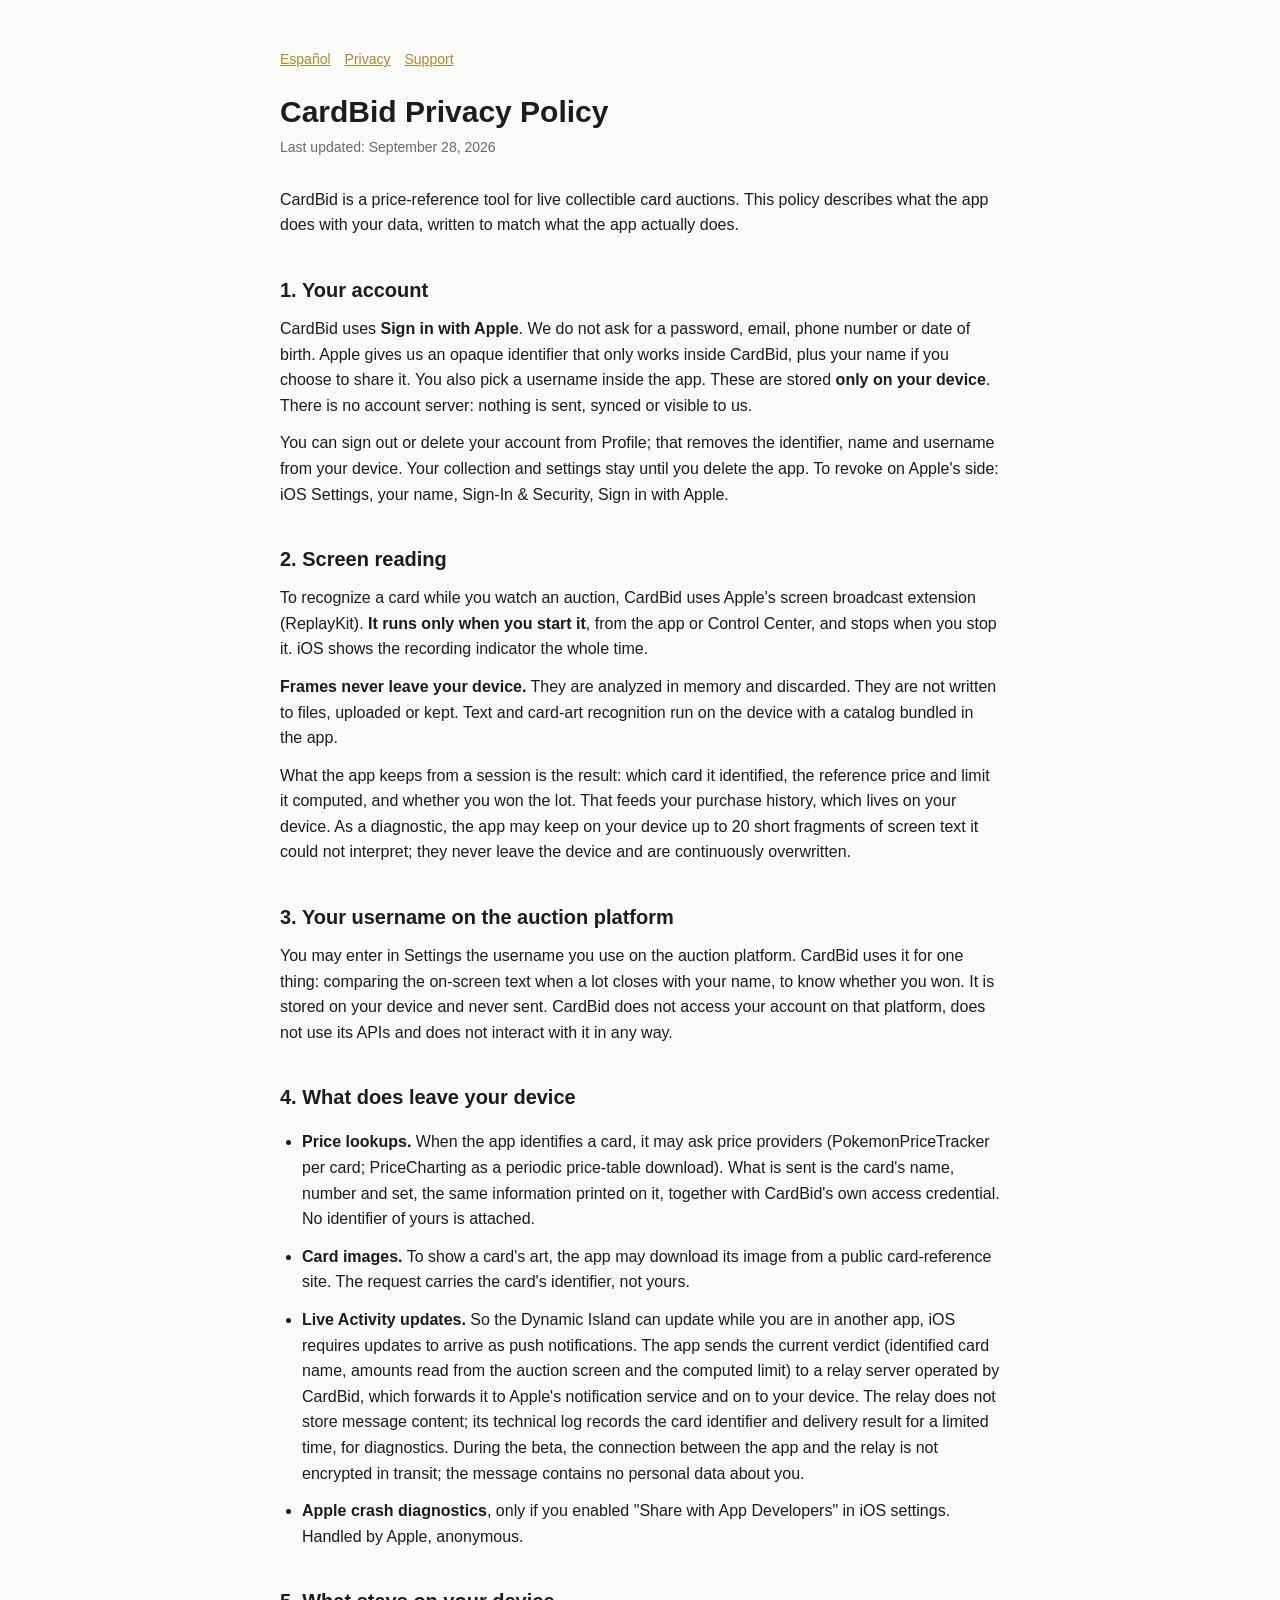
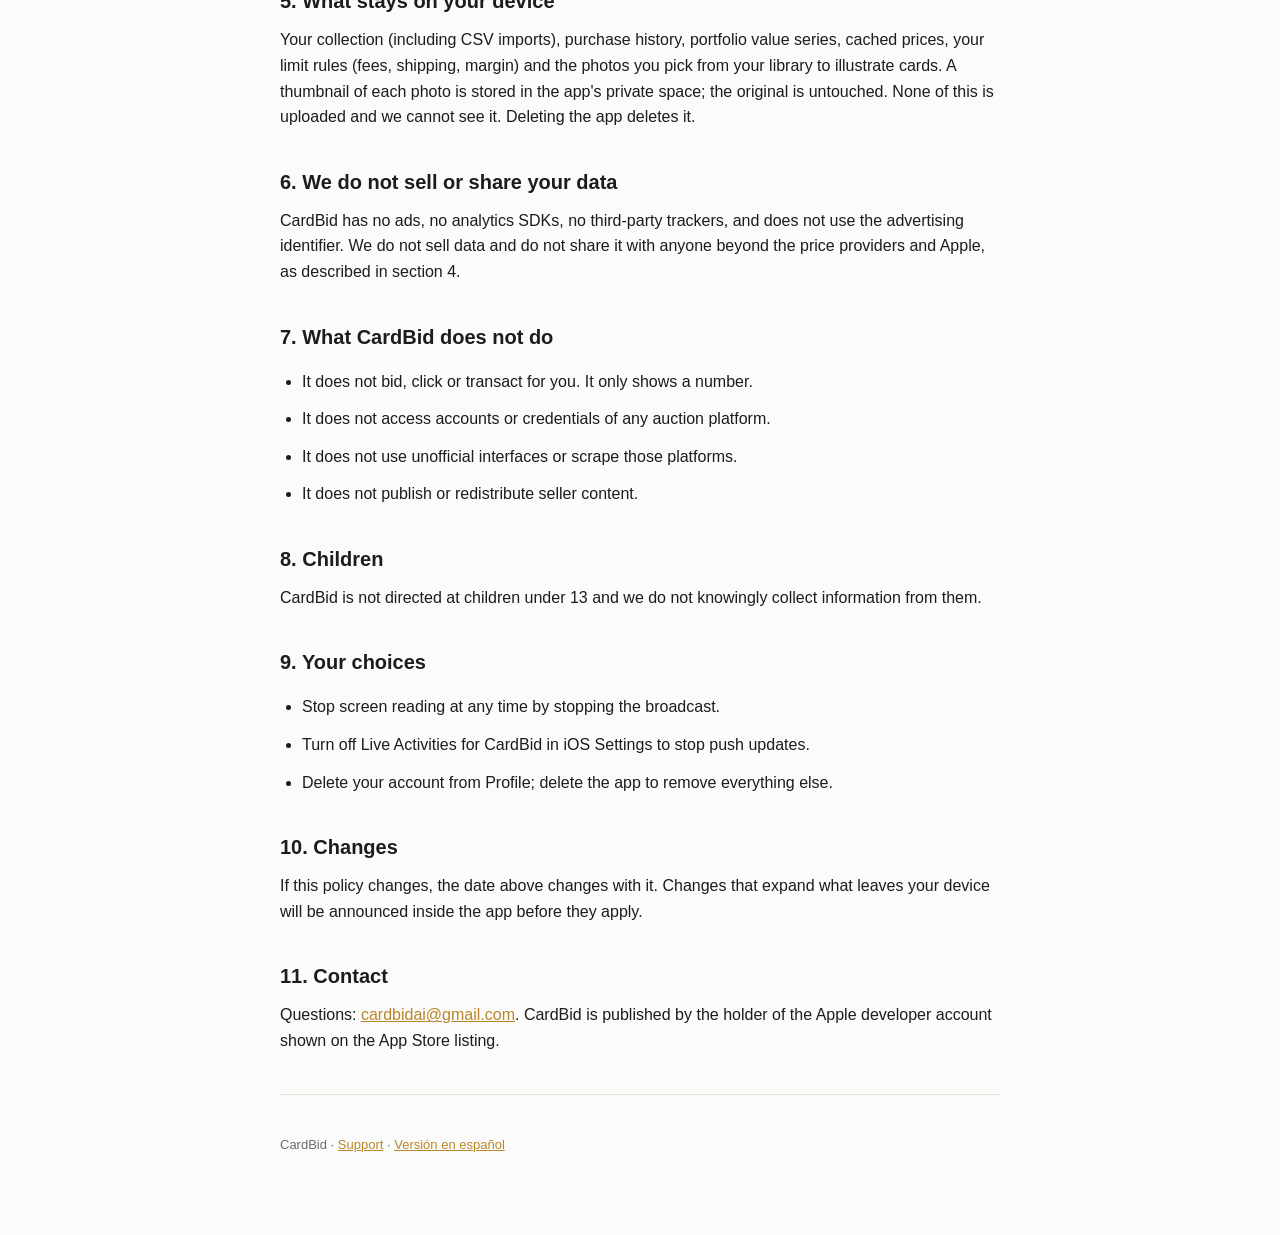
==== privacy.html @ 9f83f42c "Política de privacidad y soporte de CardBid" ====
<!doctype html><html lang="en"><head><meta charset="utf-8"><meta name="viewport" content="width=device-width,initial-scale=1"><title>Privacy Policy · CardBid</title><link rel="stylesheet" href="estilo.css"></head><body><main>
<nav><a href="index.html">Español</a><a href="privacy.html">Privacy</a><a href="soporte.html">Support</a></nav>
<h1>CardBid Privacy Policy</h1>
<div class="meta">Last updated: September 28, 2026</div>
<p>CardBid is a price-reference tool for live collectible card auctions. This policy describes what the app does with your data, written to match what the app actually does.</p>
<h2>1. Your account</h2>
<p>CardBid uses <strong>Sign in with Apple</strong>. We do not ask for a password, email, phone number or date of birth. Apple gives us an opaque identifier that only works inside CardBid, plus your name if you choose to share it. You also pick a username inside the app. These are stored <strong>only on your device</strong>. There is no account server: nothing is sent, synced or visible to us.</p>
<p>You can sign out or delete your account from Profile; that removes the identifier, name and username from your device. Your collection and settings stay until you delete the app. To revoke on Apple's side: iOS Settings, your name, Sign-In &amp; Security, Sign in with Apple.</p>
<h2>2. Screen reading</h2>
<p>To recognize a card while you watch an auction, CardBid uses Apple's screen broadcast extension (ReplayKit). <strong>It runs only when you start it</strong>, from the app or Control Center, and stops when you stop it. iOS shows the recording indicator the whole time.</p>
<p><strong>Frames never leave your device.</strong> They are analyzed in memory and discarded. They are not written to files, uploaded or kept. Text and card-art recognition run on the device with a catalog bundled in the app.</p>
<p>What the app keeps from a session is the result: which card it identified, the reference price and limit it computed, and whether you won the lot. That feeds your purchase history, which lives on your device. As a diagnostic, the app may keep on your device up to 20 short fragments of screen text it could not interpret; they never leave the device and are continuously overwritten.</p>
<h2>3. Your username on the auction platform</h2>
<p>You may enter in Settings the username you use on the auction platform. CardBid uses it for one thing: comparing the on-screen text when a lot closes with your name, to know whether you won. It is stored on your device and never sent. CardBid does not access your account on that platform, does not use its APIs and does not interact with it in any way.</p>
<h2>4. What does leave your device</h2>
<ul>
<li><strong>Price lookups.</strong> When the app identifies a card, it may ask price providers (PokemonPriceTracker per card; PriceCharting as a periodic price-table download). What is sent is the card's name, number and set, the same information printed on it, together with CardBid's own access credential. No identifier of yours is attached.</li>
<li><strong>Card images.</strong> To show a card's art, the app may download its image from a public card-reference site. The request carries the card's identifier, not yours.</li>
<li><strong>Live Activity updates.</strong> So the Dynamic Island can update while you are in another app, iOS requires updates to arrive as push notifications. The app sends the current verdict (identified card name, amounts read from the auction screen and the computed limit) to a relay server operated by CardBid, which forwards it to Apple's notification service and on to your device. The relay does not store message content; its technical log records the card identifier and delivery result for a limited time, for diagnostics. During the beta, the connection between the app and the relay is not encrypted in transit; the message contains no personal data about you.</li>
<li><strong>Apple crash diagnostics</strong>, only if you enabled "Share with App Developers" in iOS settings. Handled by Apple, anonymous.</li>
</ul>
<h2>5. What stays on your device</h2>
<p>Your collection (including CSV imports), purchase history, portfolio value series, cached prices, your limit rules (fees, shipping, margin) and the photos you pick from your library to illustrate cards. A thumbnail of each photo is stored in the app's private space; the original is untouched. None of this is uploaded and we cannot see it. Deleting the app deletes it.</p>
<h2>6. We do not sell or share your data</h2>
<p>CardBid has no ads, no analytics SDKs, no third-party trackers, and does not use the advertising identifier. We do not sell data and do not share it with anyone beyond the price providers and Apple, as described in section 4.</p>
<h2>7. What CardBid does not do</h2>
<ul><li>It does not bid, click or transact for you. It only shows a number.</li><li>It does not access accounts or credentials of any auction platform.</li><li>It does not use unofficial interfaces or scrape those platforms.</li><li>It does not publish or redistribute seller content.</li></ul>
<h2>8. Children</h2><p>CardBid is not directed at children under 13 and we do not knowingly collect information from them.</p>
<h2>9. Your choices</h2><ul><li>Stop screen reading at any time by stopping the broadcast.</li><li>Turn off Live Activities for CardBid in iOS Settings to stop push updates.</li><li>Delete your account from Profile; delete the app to remove everything else.</li></ul>
<h2>10. Changes</h2><p>If this policy changes, the date above changes with it. Changes that expand what leaves your device will be announced inside the app before they apply.</p>
<h2>11. Contact</h2><p>Questions: <a href="mailto:cardbidai@gmail.com">cardbidai@gmail.com</a>. CardBid is published by the holder of the Apple developer account shown on the App Store listing.</p>
<hr><footer>CardBid · <a href="soporte.html">Support</a> · <a href="index.html">Versión en español</a></footer>
</main></body></html>
---- estilo.css ----
:root{color-scheme:light dark;--fg:#1c1c1e;--bg:#fbfbfa;--mut:#6b6b70;--acc:#b8862b;--line:#e4e2dc}
@media (prefers-color-scheme:dark){:root{--fg:#ececea;--bg:#131314;--mut:#9a9aa0;--acc:#d9a53d;--line:#2c2c2f}}
body{margin:0;background:var(--bg);color:var(--fg);font:16px/1.6 -apple-system,BlinkMacSystemFont,"Helvetica Neue",Arial,sans-serif}
main{max-width:720px;margin:0 auto;padding:48px 24px 80px}
h1{font-size:30px;line-height:1.2;margin:0 0 6px}h2{font-size:20px;margin:36px 0 10px}
.meta{color:var(--mut);font-size:14px;margin-bottom:28px}
a{color:var(--acc)}p,li{margin:0 0 12px}ul{padding-left:22px}
nav{font-size:14px;color:var(--mut);margin-bottom:24px}nav a{margin-right:14px}
hr{border:0;border-top:1px solid var(--line);margin:40px 0}
footer{color:var(--mut);font-size:13px}
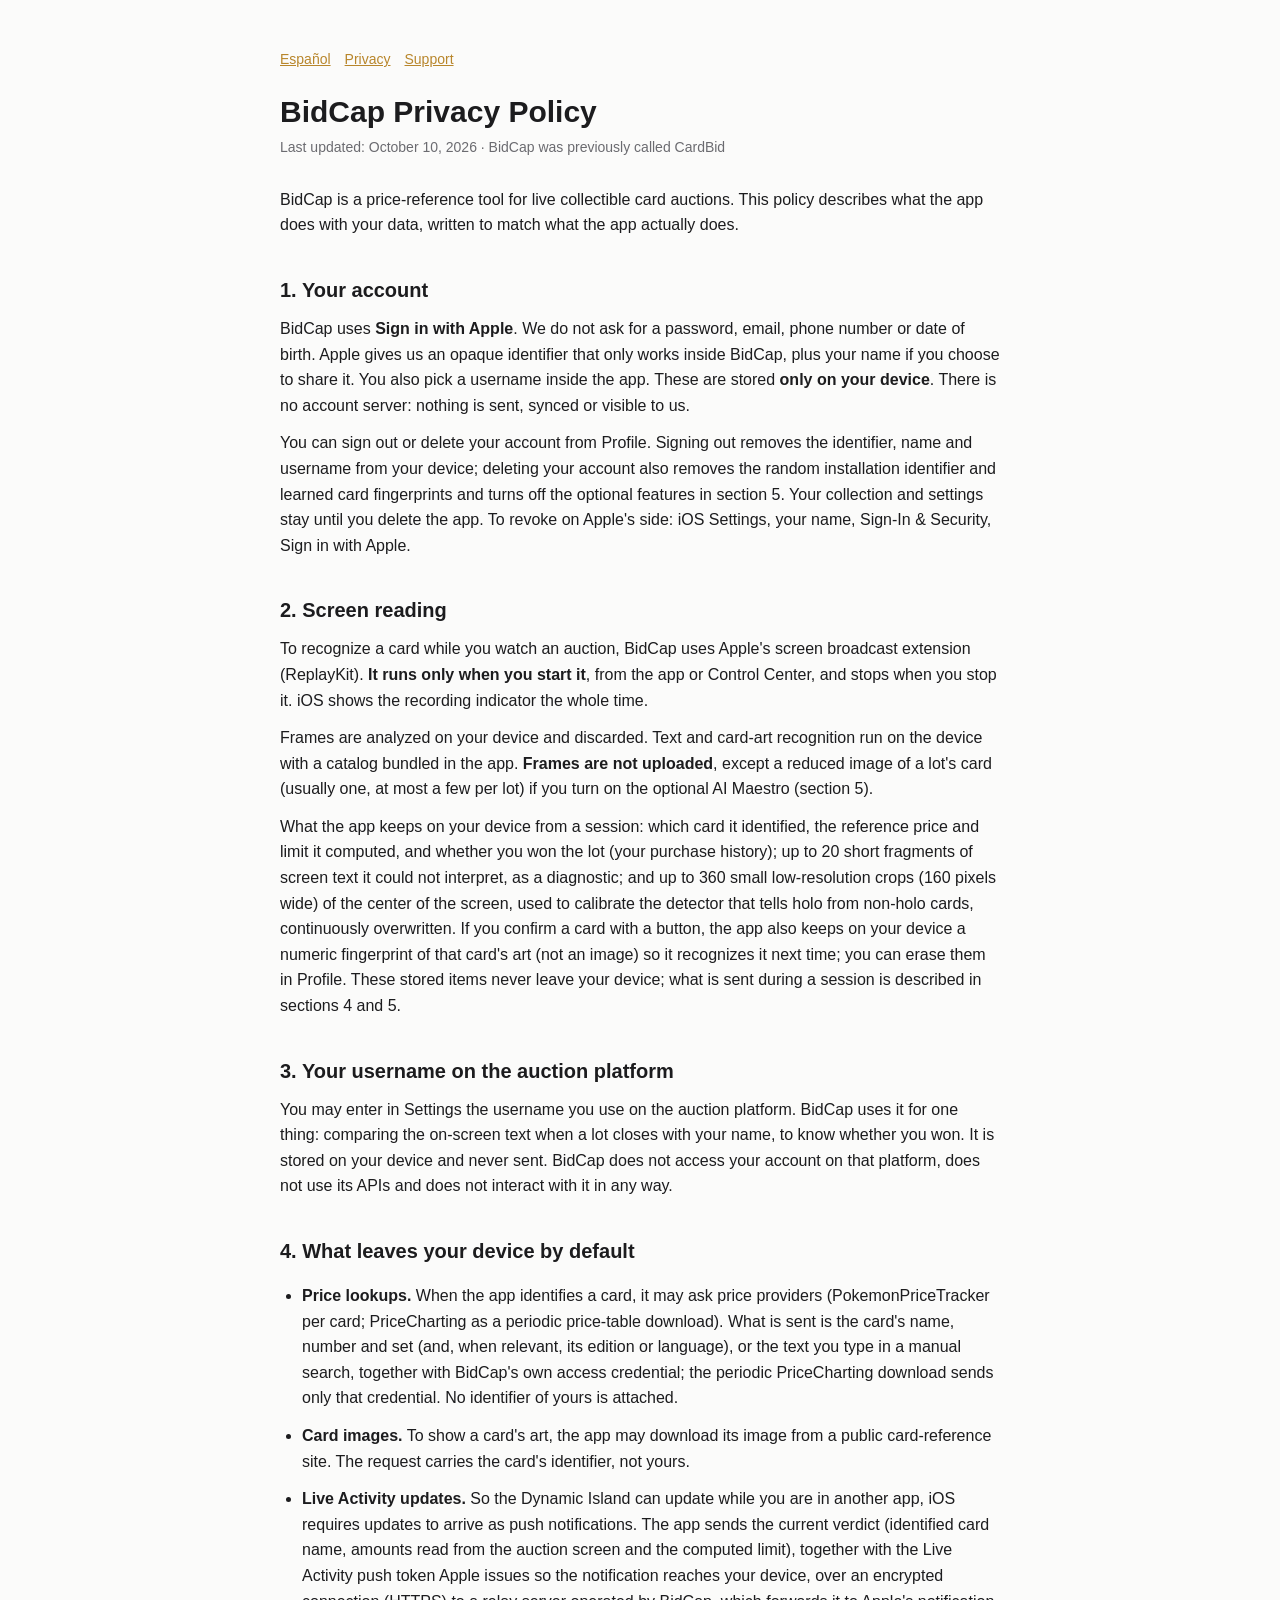
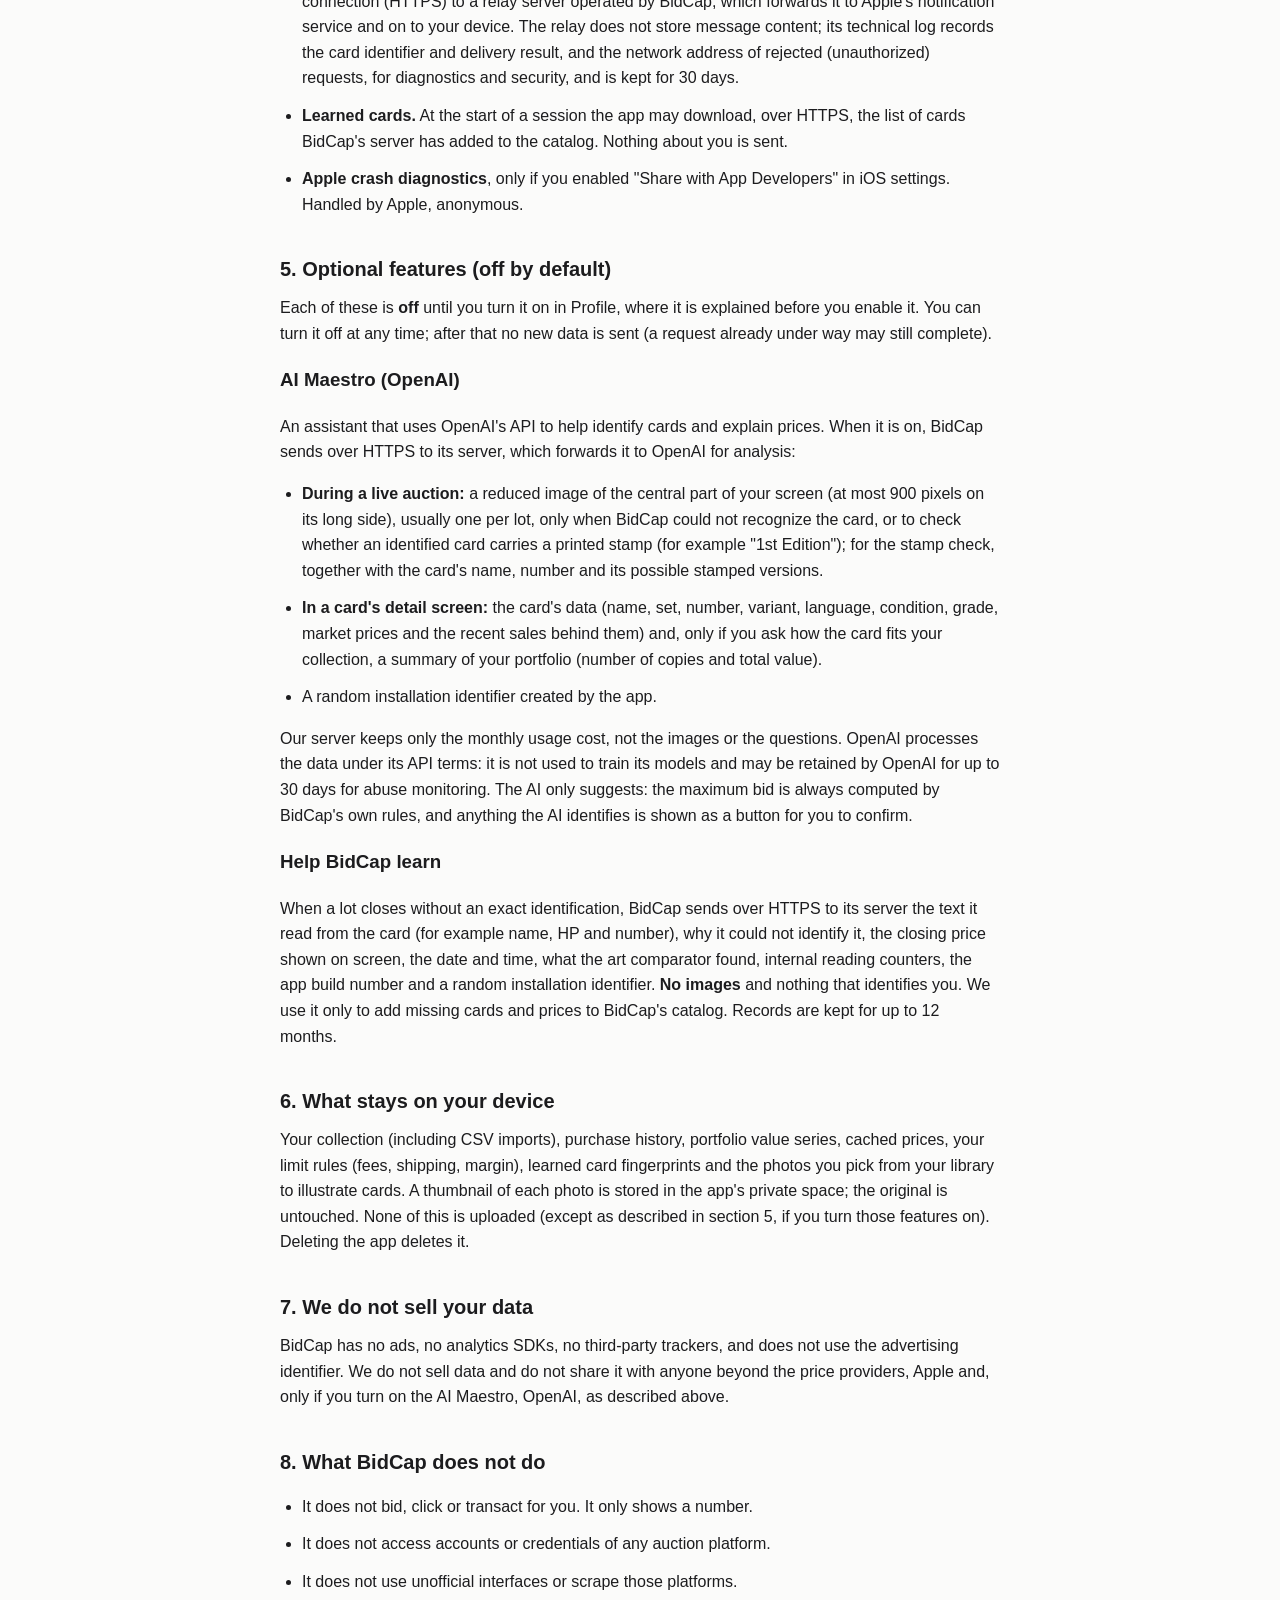
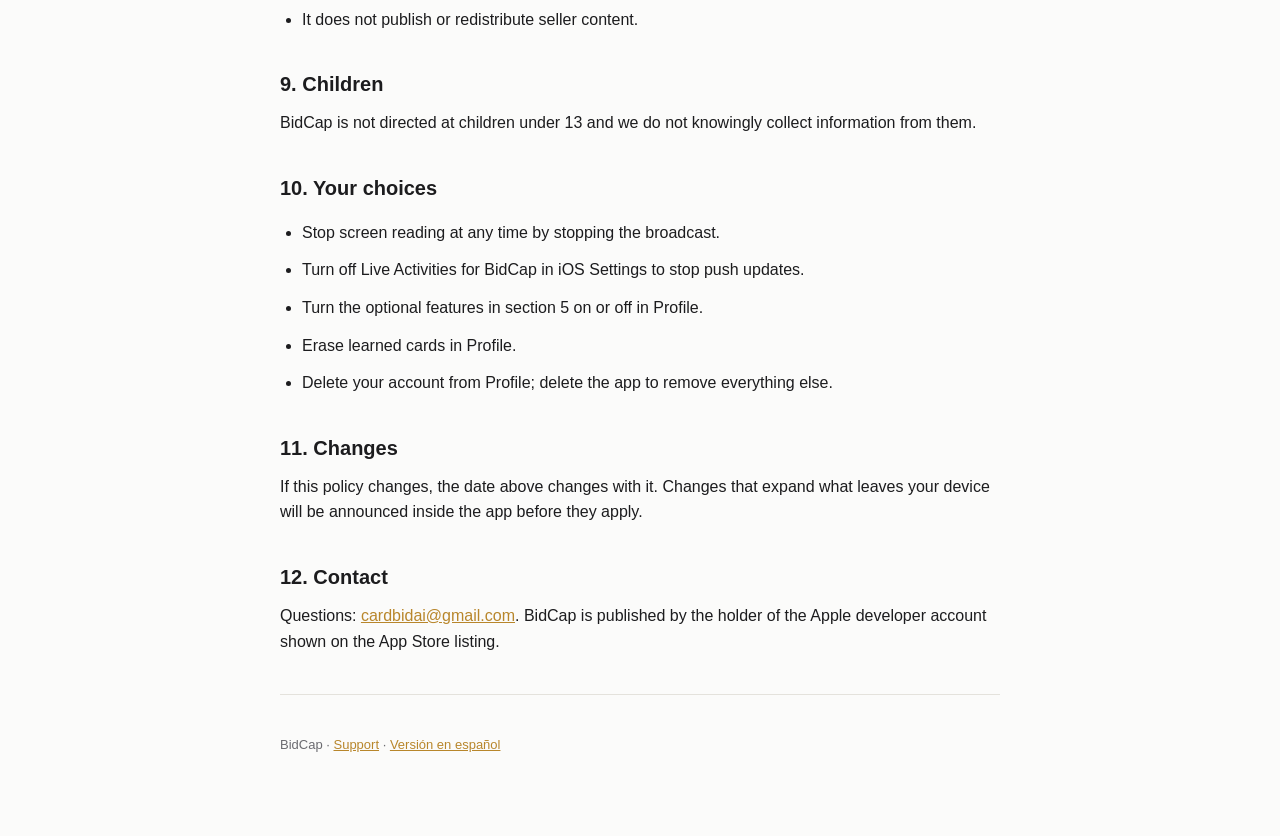
==== commit 212326f7: "BidCap: política de privacidad del 10-oct-2026 (Maestro con IA, aprendizaje, HTTPS, eliminar cuenta)" ====
--- a/privacy.html
+++ b/privacy.html
@@ -1,33 +1,46 @@
-<!doctype html><html lang="en"><head><meta charset="utf-8"><meta name="viewport" content="width=device-width,initial-scale=1"><title>Privacy Policy · CardBid</title><link rel="stylesheet" href="estilo.css"></head><body><main>
+<!doctype html><html lang="en"><head><meta charset="utf-8"><meta name="viewport" content="width=device-width,initial-scale=1"><title>Privacy Policy · BidCap</title><link rel="stylesheet" href="estilo.css"></head><body><main>
 <nav><a href="index.html">Español</a><a href="privacy.html">Privacy</a><a href="soporte.html">Support</a></nav>
-<h1>CardBid Privacy Policy</h1>
-<div class="meta">Last updated: September 28, 2026</div>
-<p>CardBid is a price-reference tool for live collectible card auctions. This policy describes what the app does with your data, written to match what the app actually does.</p>
+<h1>BidCap Privacy Policy</h1>
+<div class="meta">Last updated: October 10, 2026 · BidCap was previously called CardBid</div>
+<p>BidCap is a price-reference tool for live collectible card auctions. This policy describes what the app does with your data, written to match what the app actually does.</p>
 <h2>1. Your account</h2>
-<p>CardBid uses <strong>Sign in with Apple</strong>. We do not ask for a password, email, phone number or date of birth. Apple gives us an opaque identifier that only works inside CardBid, plus your name if you choose to share it. You also pick a username inside the app. These are stored <strong>only on your device</strong>. There is no account server: nothing is sent, synced or visible to us.</p>
-<p>You can sign out or delete your account from Profile; that removes the identifier, name and username from your device. Your collection and settings stay until you delete the app. To revoke on Apple's side: iOS Settings, your name, Sign-In &amp; Security, Sign in with Apple.</p>
+<p>BidCap uses <strong>Sign in with Apple</strong>. We do not ask for a password, email, phone number or date of birth. Apple gives us an opaque identifier that only works inside BidCap, plus your name if you choose to share it. You also pick a username inside the app. These are stored <strong>only on your device</strong>. There is no account server: nothing is sent, synced or visible to us.</p>
+<p>You can sign out or delete your account from Profile. Signing out removes the identifier, name and username from your device; deleting your account also removes the random installation identifier and learned card fingerprints and turns off the optional features in section 5. Your collection and settings stay until you delete the app. To revoke on Apple's side: iOS Settings, your name, Sign-In &amp; Security, Sign in with Apple.</p>
 <h2>2. Screen reading</h2>
-<p>To recognize a card while you watch an auction, CardBid uses Apple's screen broadcast extension (ReplayKit). <strong>It runs only when you start it</strong>, from the app or Control Center, and stops when you stop it. iOS shows the recording indicator the whole time.</p>
-<p><strong>Frames never leave your device.</strong> They are analyzed in memory and discarded. They are not written to files, uploaded or kept. Text and card-art recognition run on the device with a catalog bundled in the app.</p>
-<p>What the app keeps from a session is the result: which card it identified, the reference price and limit it computed, and whether you won the lot. That feeds your purchase history, which lives on your device. As a diagnostic, the app may keep on your device up to 20 short fragments of screen text it could not interpret; they never leave the device and are continuously overwritten.</p>
+<p>To recognize a card while you watch an auction, BidCap uses Apple's screen broadcast extension (ReplayKit). <strong>It runs only when you start it</strong>, from the app or Control Center, and stops when you stop it. iOS shows the recording indicator the whole time.</p>
+<p>Frames are analyzed on your device and discarded. Text and card-art recognition run on the device with a catalog bundled in the app. <strong>Frames are not uploaded</strong>, except a reduced image of a lot's card (usually one, at most a few per lot) if you turn on the optional AI Maestro (section 5).</p>
+<p>What the app keeps on your device from a session: which card it identified, the reference price and limit it computed, and whether you won the lot (your purchase history); up to 20 short fragments of screen text it could not interpret, as a diagnostic; and up to 360 small low-resolution crops (160 pixels wide) of the center of the screen, used to calibrate the detector that tells holo from non-holo cards, continuously overwritten. If you confirm a card with a button, the app also keeps on your device a numeric fingerprint of that card's art (not an image) so it recognizes it next time; you can erase them in Profile. These stored items never leave your device; what is sent during a session is described in sections 4 and 5.</p>
 <h2>3. Your username on the auction platform</h2>
-<p>You may enter in Settings the username you use on the auction platform. CardBid uses it for one thing: comparing the on-screen text when a lot closes with your name, to know whether you won. It is stored on your device and never sent. CardBid does not access your account on that platform, does not use its APIs and does not interact with it in any way.</p>
-<h2>4. What does leave your device</h2>
+<p>You may enter in Settings the username you use on the auction platform. BidCap uses it for one thing: comparing the on-screen text when a lot closes with your name, to know whether you won. It is stored on your device and never sent. BidCap does not access your account on that platform, does not use its APIs and does not interact with it in any way.</p>
+<h2>4. What leaves your device by default</h2>
 <ul>
-<li><strong>Price lookups.</strong> When the app identifies a card, it may ask price providers (PokemonPriceTracker per card; PriceCharting as a periodic price-table download). What is sent is the card's name, number and set, the same information printed on it, together with CardBid's own access credential. No identifier of yours is attached.</li>
+<li><strong>Price lookups.</strong> When the app identifies a card, it may ask price providers (PokemonPriceTracker per card; PriceCharting as a periodic price-table download). What is sent is the card's name, number and set (and, when relevant, its edition or language), or the text you type in a manual search, together with BidCap's own access credential; the periodic PriceCharting download sends only that credential. No identifier of yours is attached.</li>
 <li><strong>Card images.</strong> To show a card's art, the app may download its image from a public card-reference site. The request carries the card's identifier, not yours.</li>
-<li><strong>Live Activity updates.</strong> So the Dynamic Island can update while you are in another app, iOS requires updates to arrive as push notifications. The app sends the current verdict (identified card name, amounts read from the auction screen and the computed limit) to a relay server operated by CardBid, which forwards it to Apple's notification service and on to your device. The relay does not store message content; its technical log records the card identifier and delivery result for a limited time, for diagnostics. During the beta, the connection between the app and the relay is not encrypted in transit; the message contains no personal data about you.</li>
+<li><strong>Live Activity updates.</strong> So the Dynamic Island can update while you are in another app, iOS requires updates to arrive as push notifications. The app sends the current verdict (identified card name, amounts read from the auction screen and the computed limit), together with the Live Activity push token Apple issues so the notification reaches your device, over an encrypted connection (HTTPS) to a relay server operated by BidCap, which forwards it to Apple's notification service and on to your device. The relay does not store message content; its technical log records the card identifier and delivery result, and the network address of rejected (unauthorized) requests, for diagnostics and security, and is kept for 30 days.</li>
+<li><strong>Learned cards.</strong> At the start of a session the app may download, over HTTPS, the list of cards BidCap's server has added to the catalog. Nothing about you is sent.</li>
 <li><strong>Apple crash diagnostics</strong>, only if you enabled "Share with App Developers" in iOS settings. Handled by Apple, anonymous.</li>
 </ul>
-<h2>5. What stays on your device</h2>
-<p>Your collection (including CSV imports), purchase history, portfolio value series, cached prices, your limit rules (fees, shipping, margin) and the photos you pick from your library to illustrate cards. A thumbnail of each photo is stored in the app's private space; the original is untouched. None of this is uploaded and we cannot see it. Deleting the app deletes it.</p>
-<h2>6. We do not sell or share your data</h2>
-<p>CardBid has no ads, no analytics SDKs, no third-party trackers, and does not use the advertising identifier. We do not sell data and do not share it with anyone beyond the price providers and Apple, as described in section 4.</p>
-<h2>7. What CardBid does not do</h2>
+<h2>5. Optional features (off by default)</h2>
+<p>Each of these is <strong>off</strong> until you turn it on in Profile, where it is explained before you enable it. You can turn it off at any time; after that no new data is sent (a request already under way may still complete).</p>
+<h3>AI Maestro (OpenAI)</h3>
+<p>An assistant that uses OpenAI's API to help identify cards and explain prices. When it is on, BidCap sends over HTTPS to its server, which forwards it to OpenAI for analysis:</p>
+<ul>
+<li><strong>During a live auction:</strong> a reduced image of the central part of your screen (at most 900 pixels on its long side), usually one per lot, only when BidCap could not recognize the card, or to check whether an identified card carries a printed stamp (for example "1st Edition"); for the stamp check, together with the card's name, number and its possible stamped versions.</li>
+<li><strong>In a card's detail screen:</strong> the card's data (name, set, number, variant, language, condition, grade, market prices and the recent sales behind them) and, only if you ask how the card fits your collection, a summary of your portfolio (number of copies and total value).</li>
+<li>A random installation identifier created by the app.</li>
+</ul>
+<p>Our server keeps only the monthly usage cost, not the images or the questions. OpenAI processes the data under its API terms: it is not used to train its models and may be retained by OpenAI for up to 30 days for abuse monitoring. The AI only suggests: the maximum bid is always computed by BidCap's own rules, and anything the AI identifies is shown as a button for you to confirm.</p>
+<h3>Help BidCap learn</h3>
+<p>When a lot closes without an exact identification, BidCap sends over HTTPS to its server the text it read from the card (for example name, HP and number), why it could not identify it, the closing price shown on screen, the date and time, what the art comparator found, internal reading counters, the app build number and a random installation identifier. <strong>No images</strong> and nothing that identifies you. We use it only to add missing cards and prices to BidCap's catalog. Records are kept for up to 12 months.</p>
+<h2>6. What stays on your device</h2>
+<p>Your collection (including CSV imports), purchase history, portfolio value series, cached prices, your limit rules (fees, shipping, margin), learned card fingerprints and the photos you pick from your library to illustrate cards. A thumbnail of each photo is stored in the app's private space; the original is untouched. None of this is uploaded (except as described in section 5, if you turn those features on). Deleting the app deletes it.</p>
+<h2>7. We do not sell your data</h2>
+<p>BidCap has no ads, no analytics SDKs, no third-party trackers, and does not use the advertising identifier. We do not sell data and do not share it with anyone beyond the price providers, Apple and, only if you turn on the AI Maestro, OpenAI, as described above.</p>
+<h2>8. What BidCap does not do</h2>
 <ul><li>It does not bid, click or transact for you. It only shows a number.</li><li>It does not access accounts or credentials of any auction platform.</li><li>It does not use unofficial interfaces or scrape those platforms.</li><li>It does not publish or redistribute seller content.</li></ul>
-<h2>8. Children</h2><p>CardBid is not directed at children under 13 and we do not knowingly collect information from them.</p>
-<h2>9. Your choices</h2><ul><li>Stop screen reading at any time by stopping the broadcast.</li><li>Turn off Live Activities for CardBid in iOS Settings to stop push updates.</li><li>Delete your account from Profile; delete the app to remove everything else.</li></ul>
-<h2>10. Changes</h2><p>If this policy changes, the date above changes with it. Changes that expand what leaves your device will be announced inside the app before they apply.</p>
-<h2>11. Contact</h2><p>Questions: <a href="mailto:cardbidai@gmail.com">cardbidai@gmail.com</a>. CardBid is published by the holder of the Apple developer account shown on the App Store listing.</p>
-<hr><footer>CardBid · <a href="soporte.html">Support</a> · <a href="index.html">Versión en español</a></footer>
+<h2>9. Children</h2><p>BidCap is not directed at children under 13 and we do not knowingly collect information from them.</p>
+<h2>10. Your choices</h2><ul><li>Stop screen reading at any time by stopping the broadcast.</li><li>Turn off Live Activities for BidCap in iOS Settings to stop push updates.</li><li>Turn the optional features in section 5 on or off in Profile.</li><li>Erase learned cards in Profile.</li><li>Delete your account from Profile; delete the app to remove everything else.</li></ul>
+<h2>11. Changes</h2><p>If this policy changes, the date above changes with it. Changes that expand what leaves your device will be announced inside the app before they apply.</p>
+<h2>12. Contact</h2><p>Questions: <a href="mailto:cardbidai@gmail.com">cardbidai@gmail.com</a>. BidCap is published by the holder of the Apple developer account shown on the App Store listing.</p>
+<hr><footer>BidCap · <a href="soporte.html">Support</a> · <a href="index.html">Versión en español</a></footer>
 </main></body></html>
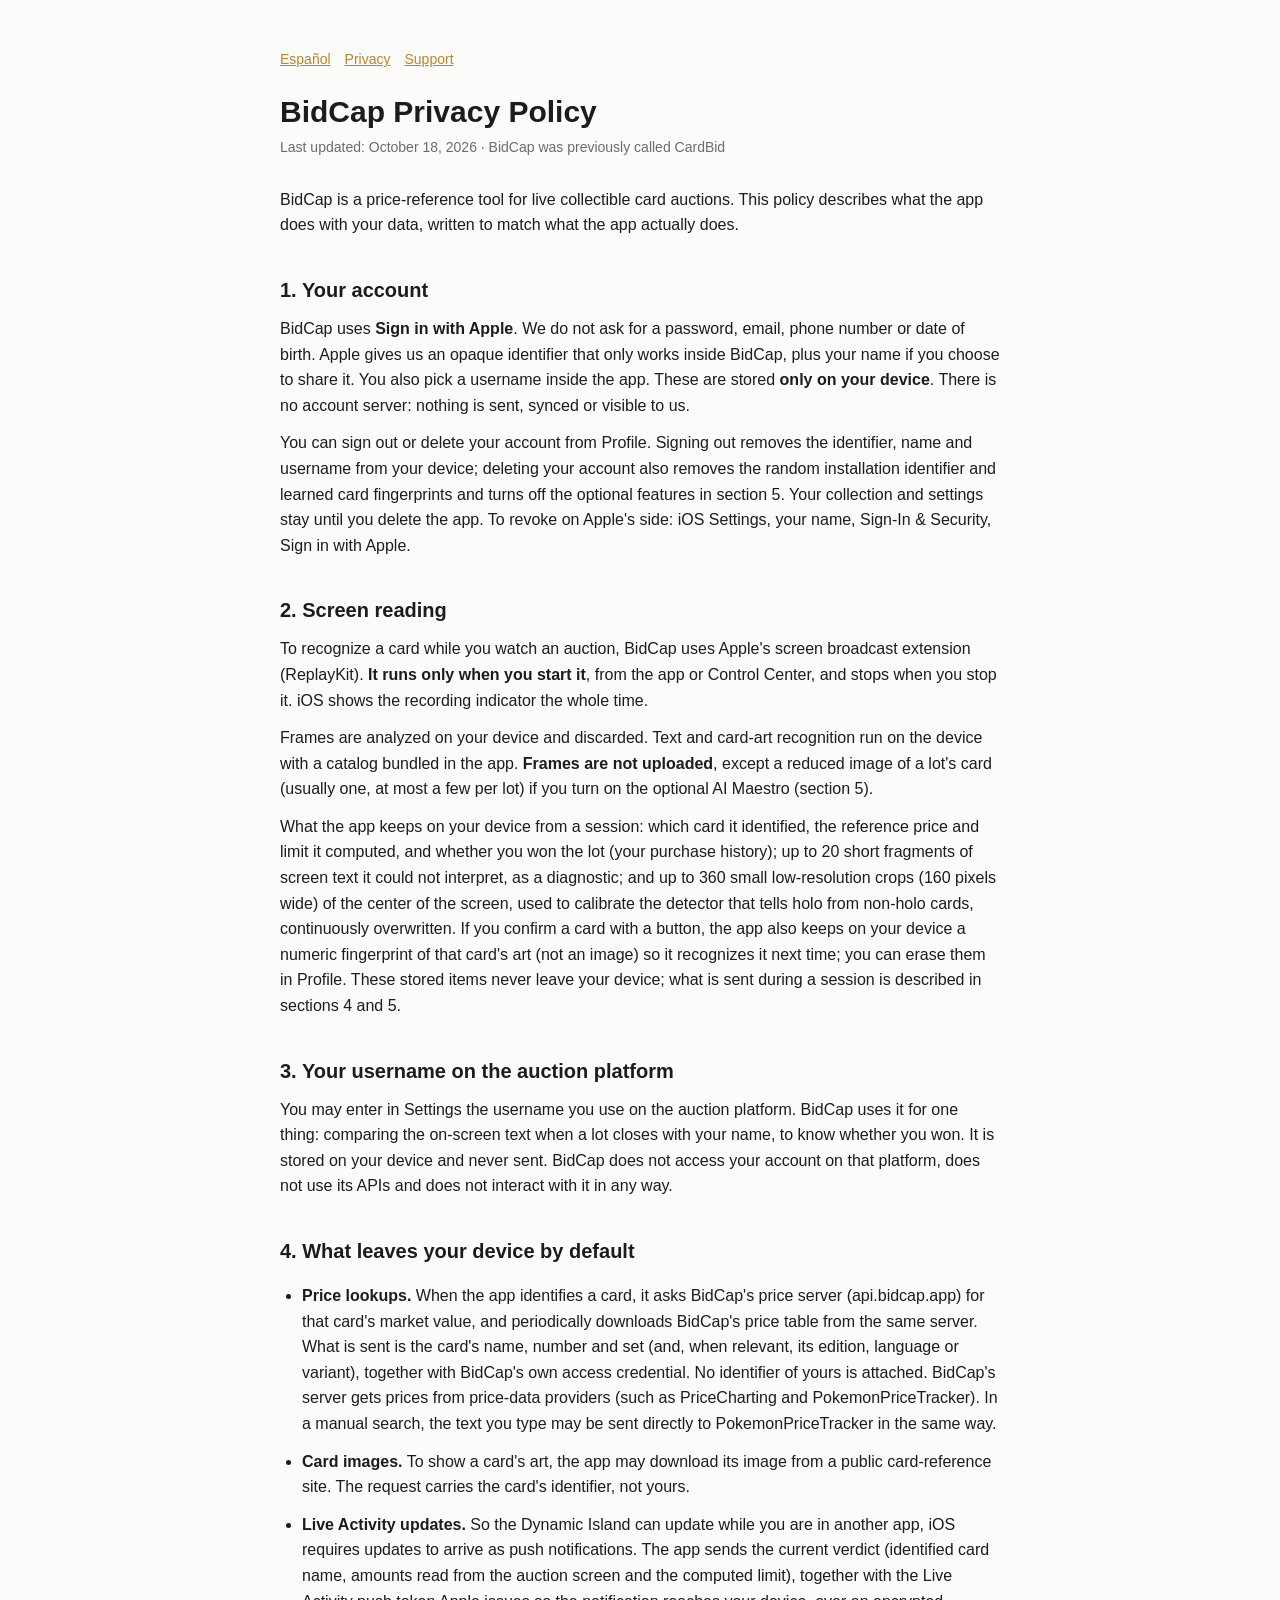
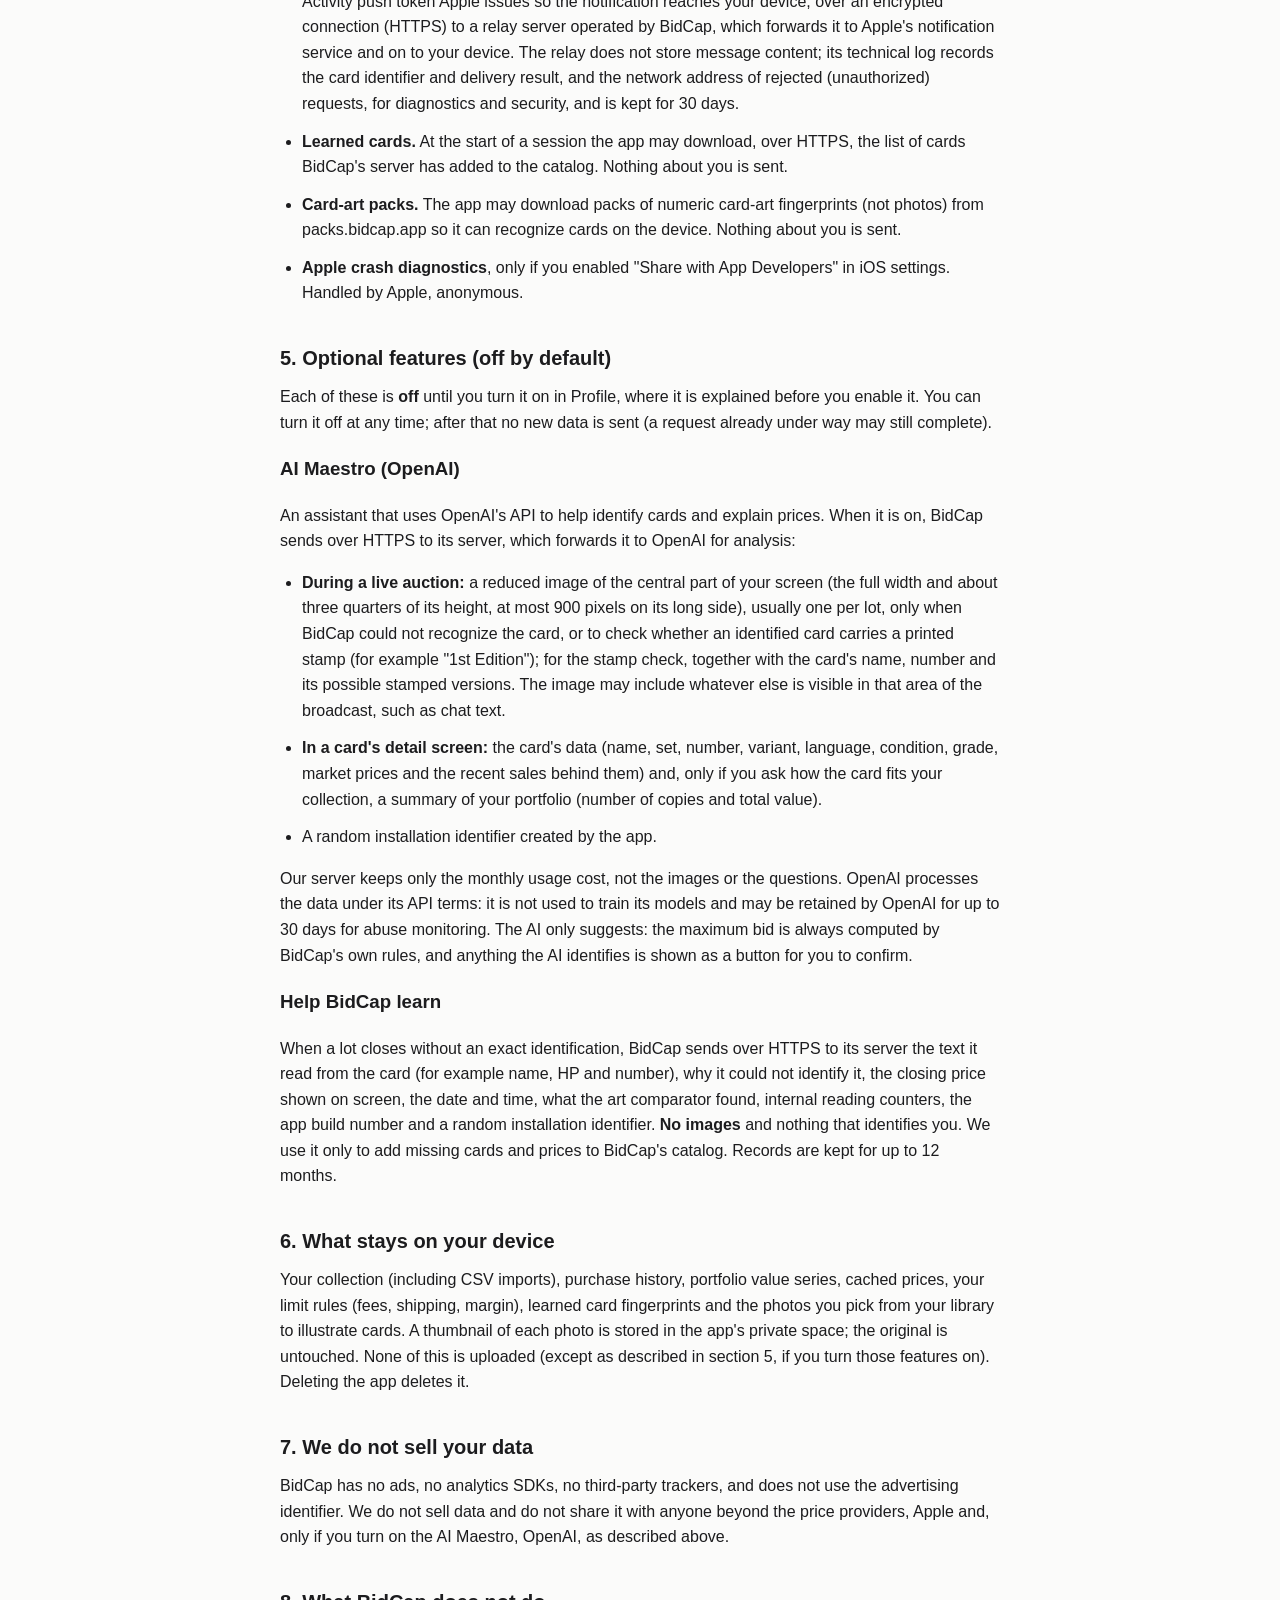
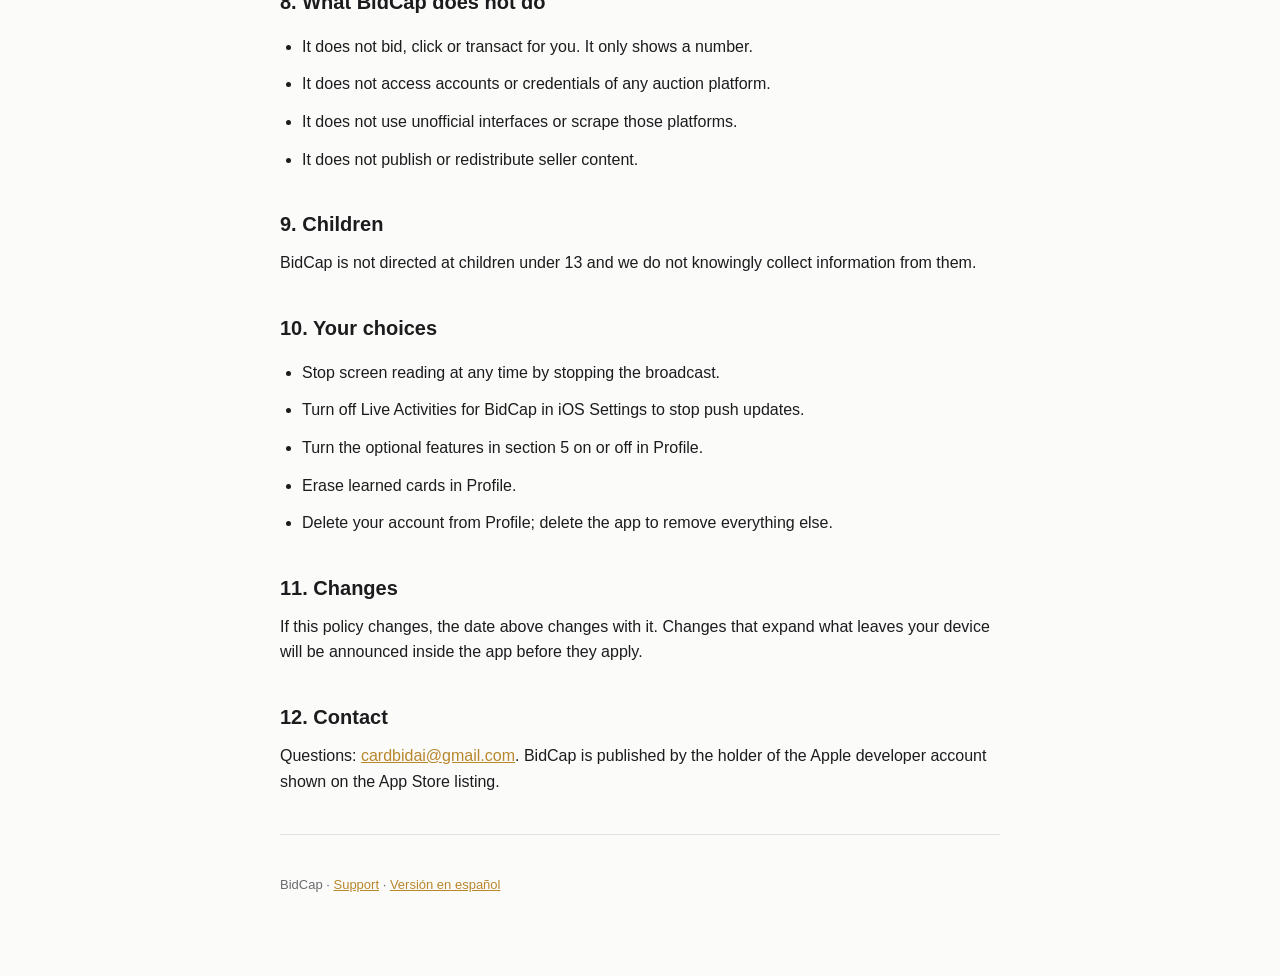
==== commit 0e034643: "Privacy policy: Oct 18, 2026 — price lookups via BidCap server, card-art packs, AI Maestro image sco" ====
--- a/privacy.html
+++ b/privacy.html
@@ -1,7 +1,7 @@
 <!doctype html><html lang="en"><head><meta charset="utf-8"><meta name="viewport" content="width=device-width,initial-scale=1"><title>Privacy Policy · BidCap</title><link rel="stylesheet" href="estilo.css"></head><body><main>
 <nav><a href="index.html">Español</a><a href="privacy.html">Privacy</a><a href="soporte.html">Support</a></nav>
 <h1>BidCap Privacy Policy</h1>
-<div class="meta">Last updated: October 10, 2026 · BidCap was previously called CardBid</div>
+<div class="meta">Last updated: October 18, 2026 · BidCap was previously called CardBid</div>
 <p>BidCap is a price-reference tool for live collectible card auctions. This policy describes what the app does with your data, written to match what the app actually does.</p>
 <h2>1. Your account</h2>
 <p>BidCap uses <strong>Sign in with Apple</strong>. We do not ask for a password, email, phone number or date of birth. Apple gives us an opaque identifier that only works inside BidCap, plus your name if you choose to share it. You also pick a username inside the app. These are stored <strong>only on your device</strong>. There is no account server: nothing is sent, synced or visible to us.</p>
@@ -14,10 +14,11 @@
 <p>You may enter in Settings the username you use on the auction platform. BidCap uses it for one thing: comparing the on-screen text when a lot closes with your name, to know whether you won. It is stored on your device and never sent. BidCap does not access your account on that platform, does not use its APIs and does not interact with it in any way.</p>
 <h2>4. What leaves your device by default</h2>
 <ul>
-<li><strong>Price lookups.</strong> When the app identifies a card, it may ask price providers (PokemonPriceTracker per card; PriceCharting as a periodic price-table download). What is sent is the card's name, number and set (and, when relevant, its edition or language), or the text you type in a manual search, together with BidCap's own access credential; the periodic PriceCharting download sends only that credential. No identifier of yours is attached.</li>
+<li><strong>Price lookups.</strong> When the app identifies a card, it asks BidCap's price server (api.bidcap.app) for that card's market value, and periodically downloads BidCap's price table from the same server. What is sent is the card's name, number and set (and, when relevant, its edition, language or variant), together with BidCap's own access credential. No identifier of yours is attached. BidCap's server gets prices from price-data providers (such as PriceCharting and PokemonPriceTracker). In a manual search, the text you type may be sent directly to PokemonPriceTracker in the same way.</li>
 <li><strong>Card images.</strong> To show a card's art, the app may download its image from a public card-reference site. The request carries the card's identifier, not yours.</li>
 <li><strong>Live Activity updates.</strong> So the Dynamic Island can update while you are in another app, iOS requires updates to arrive as push notifications. The app sends the current verdict (identified card name, amounts read from the auction screen and the computed limit), together with the Live Activity push token Apple issues so the notification reaches your device, over an encrypted connection (HTTPS) to a relay server operated by BidCap, which forwards it to Apple's notification service and on to your device. The relay does not store message content; its technical log records the card identifier and delivery result, and the network address of rejected (unauthorized) requests, for diagnostics and security, and is kept for 30 days.</li>
 <li><strong>Learned cards.</strong> At the start of a session the app may download, over HTTPS, the list of cards BidCap's server has added to the catalog. Nothing about you is sent.</li>
+<li><strong>Card-art packs.</strong> The app may download packs of numeric card-art fingerprints (not photos) from packs.bidcap.app so it can recognize cards on the device. Nothing about you is sent.</li>
 <li><strong>Apple crash diagnostics</strong>, only if you enabled "Share with App Developers" in iOS settings. Handled by Apple, anonymous.</li>
 </ul>
 <h2>5. Optional features (off by default)</h2>
@@ -25,7 +26,7 @@
 <h3>AI Maestro (OpenAI)</h3>
 <p>An assistant that uses OpenAI's API to help identify cards and explain prices. When it is on, BidCap sends over HTTPS to its server, which forwards it to OpenAI for analysis:</p>
 <ul>
-<li><strong>During a live auction:</strong> a reduced image of the central part of your screen (at most 900 pixels on its long side), usually one per lot, only when BidCap could not recognize the card, or to check whether an identified card carries a printed stamp (for example "1st Edition"); for the stamp check, together with the card's name, number and its possible stamped versions.</li>
+<li><strong>During a live auction:</strong> a reduced image of the central part of your screen (the full width and about three quarters of its height, at most 900 pixels on its long side), usually one per lot, only when BidCap could not recognize the card, or to check whether an identified card carries a printed stamp (for example "1st Edition"); for the stamp check, together with the card's name, number and its possible stamped versions. The image may include whatever else is visible in that area of the broadcast, such as chat text.</li>
 <li><strong>In a card's detail screen:</strong> the card's data (name, set, number, variant, language, condition, grade, market prices and the recent sales behind them) and, only if you ask how the card fits your collection, a summary of your portfolio (number of copies and total value).</li>
 <li>A random installation identifier created by the app.</li>
 </ul>
